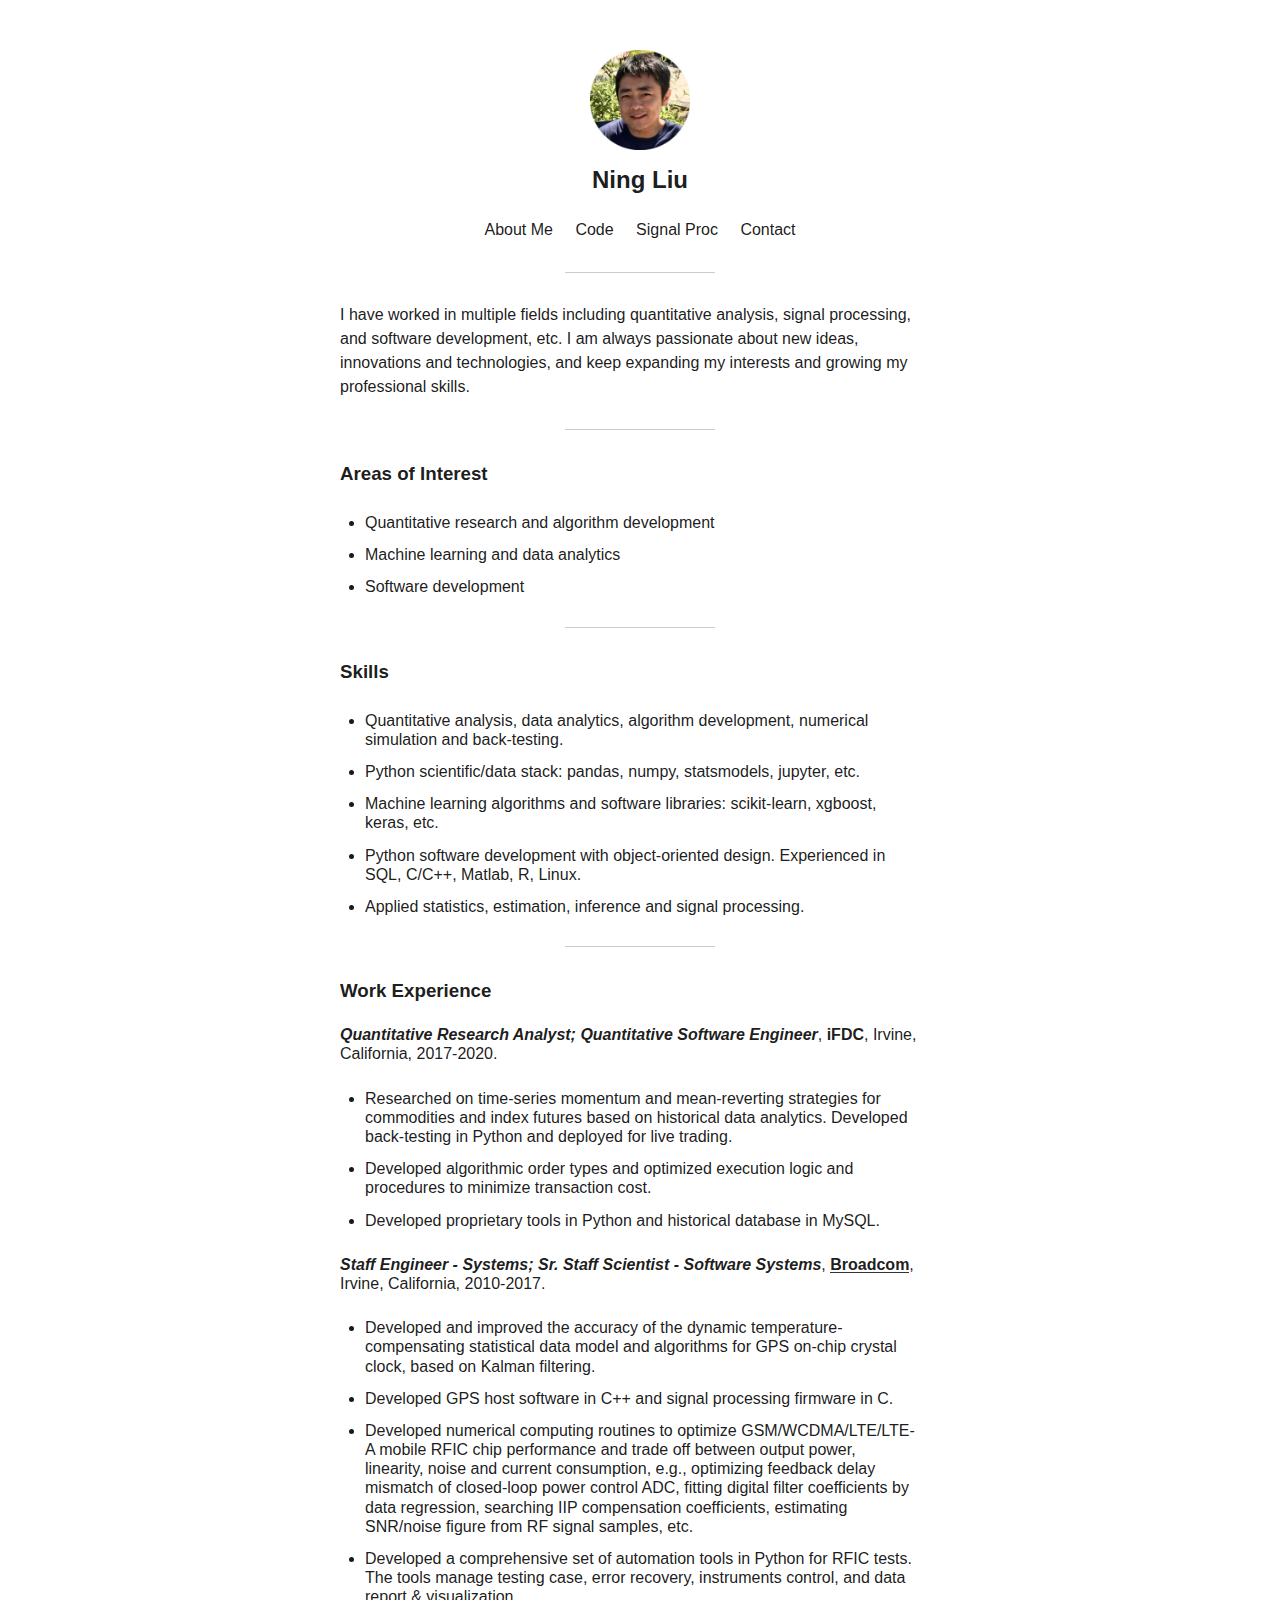
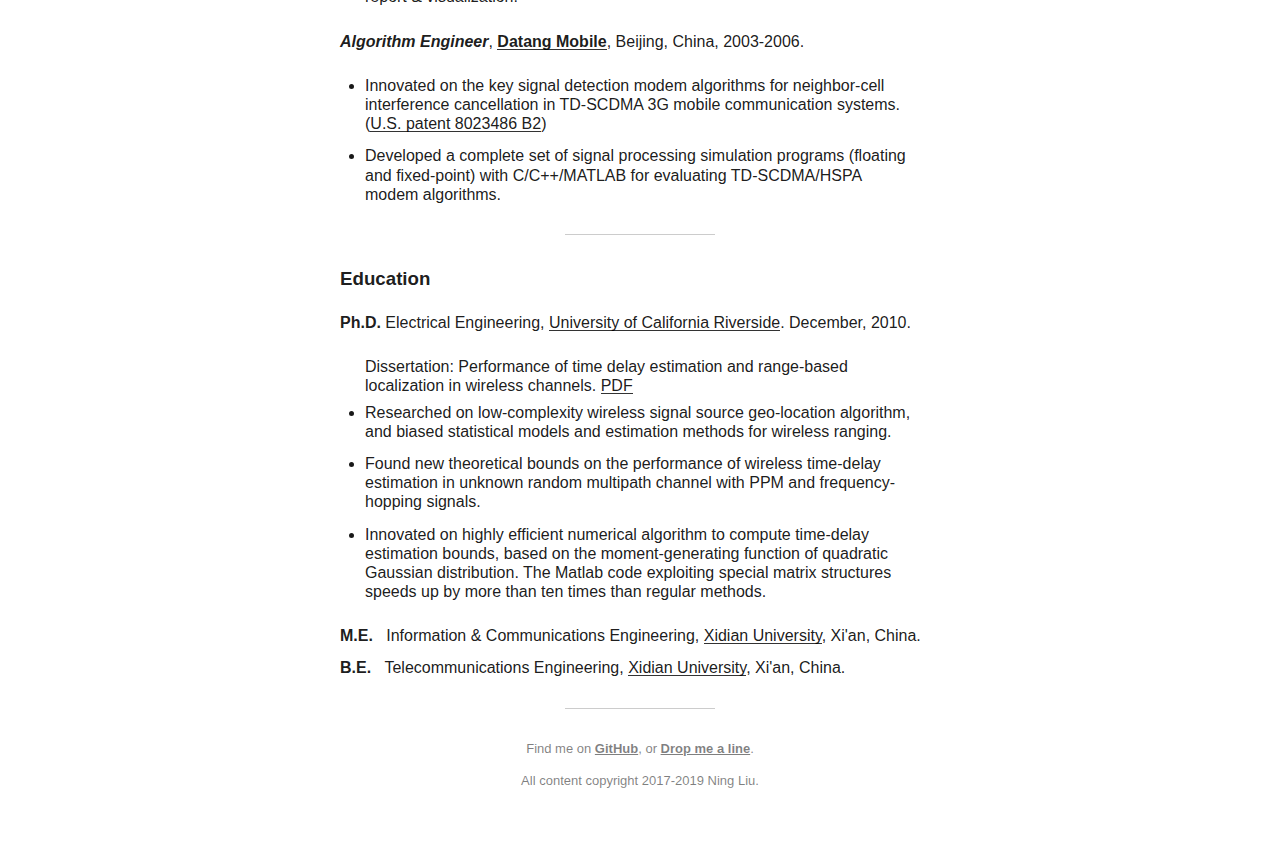
==== aboutme/index.html @ 331a3210 "Fix title line." ====
<!DOCTYPE HTML>
<html>
  <head>
    <meta charset="utf-8">
    <meta http-equiv="content-type" content="text/html; charset=utf-8" />
    <title>Ning Liu</title>
    <meta id="viewport" name="viewport" content="width=500" />
    <meta name="description" content="Ning Liu AboutMe Resume" />


    <link rel="stylesheet" href="../theme/css/normalize.css" type="text/css" />
    <link rel="stylesheet" href="../theme/css/base.css" type="text/css" />
    <link rel="stylesheet" href="../theme/css/code.css" type="text/css" />

    <link rel="icon" type="image/png" href="../theme/images/avatar.png" sizes="200x200">
    <link rel="icon" type="image/png" href="../theme/images/favicon.png" sizes="32x32">


  </head>
  <body>

    <div class="content">

      <header>
        <img src="../theme/images/avatar.jpg" alt="me">
        <h1><a href="../index.html">Ning Liu</a></h1>
        <ul>
          <li><a href="./index.html">About Me</a></li>
          <li><a href="../code/index.html">Code</a></li>
          <li><a href="../sigproc/index.html">Signal Proc</a></li>
          <li><a href="../index.html">Contact</a></li>
        </ul>
      </header>

      <section id="aboutme">
        I have worked in multiple fields including quantitative analysis, signal processing, and software development, etc. 
        I am always passionate about new ideas, innovations and technologies, and keep expanding my interests
        and growing my professional skills.
      </section>

      <!-- <section id="resume"> -->
      <!--   <h2>Download Resume:</h2> <a href="./Ning_Liu_Resume.pdf">Word</a>&nbsp;&nbsp;&nbsp;&nbsp;<a href="./Ning_Liu_Resume.pdf">PDF</a> -->
      <!-- </section> -->

      <section id="interest">
          <h3>Areas of Interest</h3>
          <ul style="list-style-type: disc; margin: 25px">
            <li>Quantitative research and algorithm development</li>
            <li>Machine learning and data analytics</li>
            <li>Software development</li>
          </ul>
      </section>


      <section id="devskills">
        <h3>Skills</h3>
        <ul style="list-style-type: disc; margin: 25px">
          <li>Quantitative analysis, data analytics, algorithm development, numerical simulation and back-testing.</li>
          <li>Python scientific/data stack: pandas, numpy, statsmodels, jupyter, etc.</li>
          <li>Machine learning algorithms and software libraries: scikit-learn, xgboost, keras, etc.</li>
          <li>Python software development with object-oriented design. Experienced in SQL, C/C++, Matlab, R, Linux.</li>
          <li>Applied statistics, estimation, inference and signal processing.</li>
        </ul>
      </section>


      <section id="experience">
        <h3>Work Experience</h3>
        <ul>

          <li><i><b>Quantitative Research Analyst; Quantitative Software Engineer</b></i>, <b>iFDC</b>, Irvine, California, 2017-2020. </li>
          <ul style="list-style-type: disc; margin: 25px">
            <li>Researched on time-series momentum and mean-reverting strategies for commodities and index futures based on historical data analytics. Developed back-testing in Python and deployed for live trading. </li>
            <li>Developed algorithmic order types and optimized execution logic and procedures to minimize transaction cost.</li>
            <li>Developed proprietary tools in Python and historical database in MySQL.</li>
          </ul>

          <li><i><b>Staff Engineer - Systems; Sr. Staff Scientist - Software Systems</b></i>, <a href="https://www.broadcom.com/" target="_blank"><b>Broadcom</b></a>, Irvine, California, 2010-2017.</li>
          <ul style="list-style-type: disc; margin: 25px">
            <li>Developed and improved the accuracy of the dynamic temperature-compensating statistical data model and algorithms for GPS on-chip crystal clock, based on Kalman filtering.</li>
            <li>Developed GPS host software in C++ and signal processing firmware in C.</li>
            <li>Developed numerical computing routines to optimize GSM/WCDMA/LTE/LTE-A mobile RFIC chip performance and trade off between output power, linearity, noise and current consumption, e.g., optimizing feedback delay mismatch of closed-loop power control ADC, fitting digital filter coefficients by data regression, searching IIP compensation coefficients, estimating SNR/noise figure from RF signal samples, etc.</li>
            <li>Developed a comprehensive set of automation tools in Python for RFIC tests. The tools manage testing case, error recovery, instruments control, and data report & visualization.</li>
          </ul>

          <li><i><b>Algorithm Engineer</b></i>, <a href="http://www.datangmobile.cn" target='_blank'><b>Datang Mobile</b></a>, Beijing, China, 2003-2006.</li>
          <ul style="list-style-type: disc; margin: 25px">
            <li>Innovated on the key signal detection modem algorithms for neighbor-cell interference cancellation in TD-SCDMA 3G mobile communication systems. (<a href="https://www.google.com/patents/US8023486" target="_blank">U.S. patent 8023486 B2</a>)</li>
            <li>Developed a complete set of signal processing simulation programs (floating and fixed-point) with C/C++/MATLAB for evaluating TD-SCDMA/HSPA modem algorithms.</li>
          </ul>

        </ul>
      </section>


      <section id="education">
        <h3>Education</h3>
        <ul>
          <li><strong>Ph.D.</strong> Electrical Engineering, <a href="http://www.ucr.edu/" target="_blank">University of California Riverside</a>. December, 2010.
          <ul style="list-style-type: disc; margin: 25px">
            Dissertation: Performance of time delay estimation and range-based localization in wireless channels. <a href="../sigproc/thesis.pdf" target="_blank">PDF</a>
            <li>Researched on low-complexity wireless signal source geo-location algorithm, and biased statistical models and estimation methods for wireless ranging.</li>
            <li>Found new theoretical bounds on the performance of wireless time-delay estimation in unknown random multipath channel with PPM and frequency-hopping signals.</li>
            <li>Innovated on highly efficient numerical algorithm to compute time-delay estimation bounds, based on the moment-generating function of quadratic Gaussian distribution. The Matlab code exploiting special matrix structures speeds up by more than ten times than regular methods.</li>
          </ul>
          </li>
          <li><strong>M.E.</strong> &nbsp;&nbsp;Information & Communications Engineering, <a href="http://en.xidian.edu.cn" target="_blank">Xidian University</a>, Xi'an, China.</li>
          <li><strong>B.E.</strong> &nbsp;&nbsp;Telecommunications Engineering, <a href="http://en.xidian.edu.cn" target="_blank">Xidian University</a>, Xi'an, China.</li>
        </ul>
      </section>


      <footer>
        <p>
          Find me on <a href="https://github.com/0liu" target="_blank">GitHub</a>,
          or <a href="mailto:ning@ningliu.net">Drop me a line</a>.
        </p>
        <p>
          All content copyright 2017-2019 Ning Liu.
        </p>
      </footer>

    </div>

    <script></script>
  </body>
</html>
---- theme/css/base.css ----
html, body {
    font-family: "Helvetica Neue", Helvetica, Arial, sans-serif;
    font-size: 16px;
    font-weight: normal;
    -webkit-font-smoothing: antialiased;
    line-height: 1.5;

    color: rgba(0, 0, 0, 0.9);
}

a {
    text-decoration: none;
    background: transparent;
    background-size: 2px 2px;
    background-position: 0 15px;
    background-image: linear-gradient(to bottom, rgba(0,0,0,0) 75%, rgba(0,0,0,0.8) 75%);
    background-repeat: repeat-x;
    color: inherit;
}

small {
    font-size: 13px;
    line-height: 1.2;
}

small a {
    background-position: 0 12px;
}

ul {
    list-style: none;
    margin: 20px 0;
    padding: 0;
}

li {
    margin: 7px 0 13px;
    line-height: 1.2;
}

h2 {
    display: inline;
    font-size: 16px;
    font-weight: bold;
    line-height: 1.5;
    margin: 0 10px 0 0;
}

.content {
    width: 600px;
    margin: 0 auto;
}

header {
    text-align: center;
    margin: 50px 0 0;
}

header img {
    width: 100px;
    height: 100px;
    margin: 0 0 5px;
}

header h1 {
    margin: 0;
    padding: 0;
    font-size: 24px;
    font-weight: bold;
}

header li {
    display: inline;
    padding: 0 9px;
    margin: 0;
}

header:after,
section:after {
    content: '';
    display: block;
    width: 150px;
    border-top: 1px solid rgba(0, 0, 0, 0.2);
    margin: 30px auto;
    padding: 0;
}

footer {
    text-align: center;
    font-size: 13px;
    color: rgba(0, 0, 0, 0.5);
    margin: 0 0 50px;
}

header a,
footer a {
    background: none;
    transition: 0.2s;
}

header a:hover,
footer a:hover {
    color: rgba(70, 130, 180, 0.9);
}

footer a {
    font-weight: bold;
    text-decoration: underline;
}
---- theme/css/code.css ----
@import url(https://fonts.googleapis.com/css?family=Inconsolata:400,700);

pre, code {
    font-family: "Inconsolata", monospace;
}

pre {
    line-height: 15px;
    font-size: 14px;
    margin: 0;
    margin-bottom: 30px;
}


.highlight, .highlight-ipynb {
    padding: 0 0 0 13px;
    border-left: 2px solid #eee;
}

.hll {
    background-color:#eee;
}
.c {
    color:#408090;
    font-style:italic;
}
.err {
    border:1px solid #FF0000;
}
.k {
    color:#007020;
    font-weight:bold;
}
.o {
    color:#666666;
}
.cm {
    color:#408090;
    font-style:italic;
}
.cp {
    color:#007020;
}
.c1 {
    color:#408090;
    font-style:italic;
}
.cs {
    background-color:#FFF0F0;
    color:#408090;
}
.gd {
    color:#A00000;
}
.ge {
    font-style:italic;
}
.gr {
    color:#FF0000;
}
.gh {
    color:#000080;
    font-weight:bold;
}
.gi {
    color:#00A000;
}
.go {
    color:#303030;
}
.gp {
    color:#C65D09;
    font-weight:bold;
}
.gs {
    font-weight:bold;
}
.gu {
    color:#800080;
    font-weight:bold;
}
.gt {
    color:#0040D0;
}
.kc {
    color:#007020;
    font-weight:bold;
}
.kd {
    color:#007020;
    font-weight:bold;
}
.kn {
    color:#007020;
    font-weight:bold;
}
.kp {
    color:#007020;
}
.kr {
    color:#007020;
    font-weight:bold;
}
.kt {
    color:#902000;
}
.m {
    color:#208050;
}
.s {
    color:#4070A0;
}
.na {
    color:#4070A0;
}
.nb {
    color:#007020;
}
.nc {
    color:#0E84B5;
    font-weight:bold;
}
.no {
    color:#60ADD5;
}
.nd {
    color:#555555;
    font-weight:bold;
}
.ni {
    color:#D55537;
    font-weight:bold;
}
.ne {
    color:#007020;
}
.nf {
    color:#06287E;
}
.nl {
    color:#002070;
    font-weight:bold;
}
.nn {
    color:#0E84B5;
    font-weight:bold;
}
.nt {
    color:#062873;
    font-weight:bold;
}
.nv {
    color:#BB60D5;
}
.ow {
    color:#007020;
    font-weight:bold;
}
.w {
    color:#BBBBBB;
}
.mf {
    color:#208050;
}
.mh {
    color:#208050;
}
/* .mi { */
/*     color:#208050; */
/* } */
/* .mo { */
/*     color:#208050; */
/* } */
.sb {
    color:#4070A0;
}
.sc {
    color:#4070A0;
}
.sd {
    color:#4070A0;
    font-style:italic;
}
.s2 {
    color:#4070A0;
}
.se {
    color:#4070A0;
    font-weight:bold;
}
.sh {
    color:#4070A0;
}
.si {
    color:#70A0D0;
    font-style:italic;
}
.sx {
    color:#C65D09;
}
.sr {
    color:#235388;
}
.s1 {
    color:#4070A0;
}
.ss {
    color:#517918;
}
.bp {
    color:#007020;
}
.vc {
    color:#BB60D5;
}
.vg {
    color:#BB60D5;
}
.vi {
    color:#BB60D5;
}
.il {
    color:#208050;
}
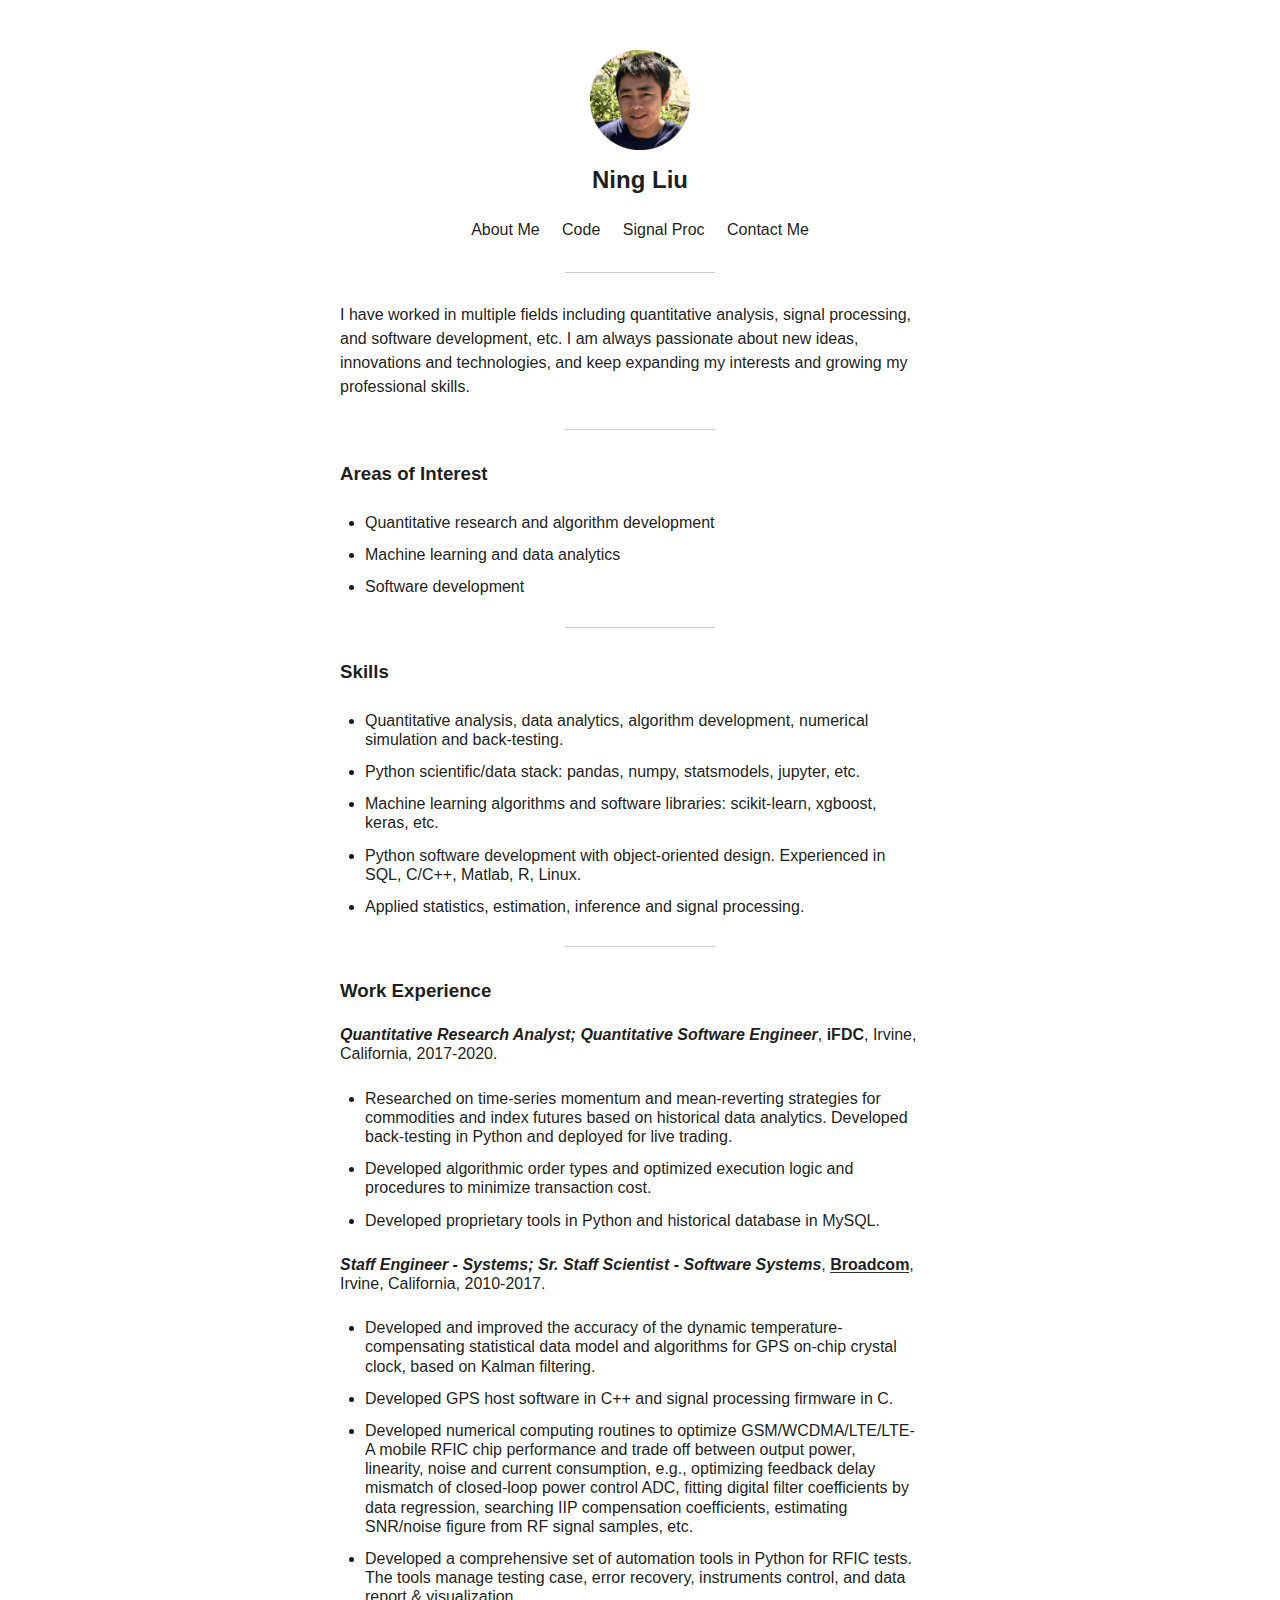
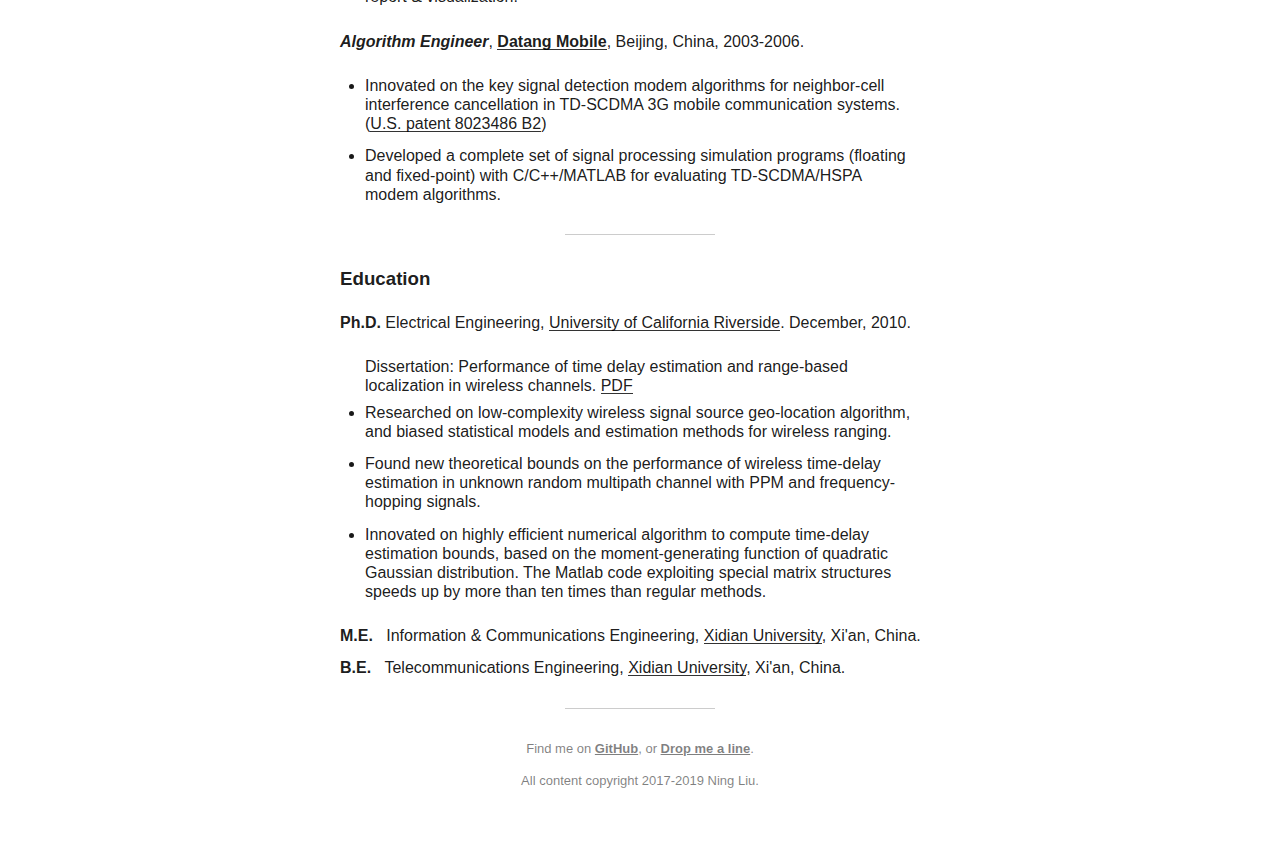
==== commit 010b1e67: "Update title line." ====
--- a/aboutme/index.html
+++ b/aboutme/index.html
@@ -28,7 +28,7 @@
           <li><a href="./index.html">About Me</a></li>
           <li><a href="../code/index.html">Code</a></li>
           <li><a href="../sigproc/index.html">Signal Proc</a></li>
-          <li><a href="../index.html">Contact</a></li>
+          <li><a href="../index.html">Contact Me</a></li>
         </ul>
       </header>
 
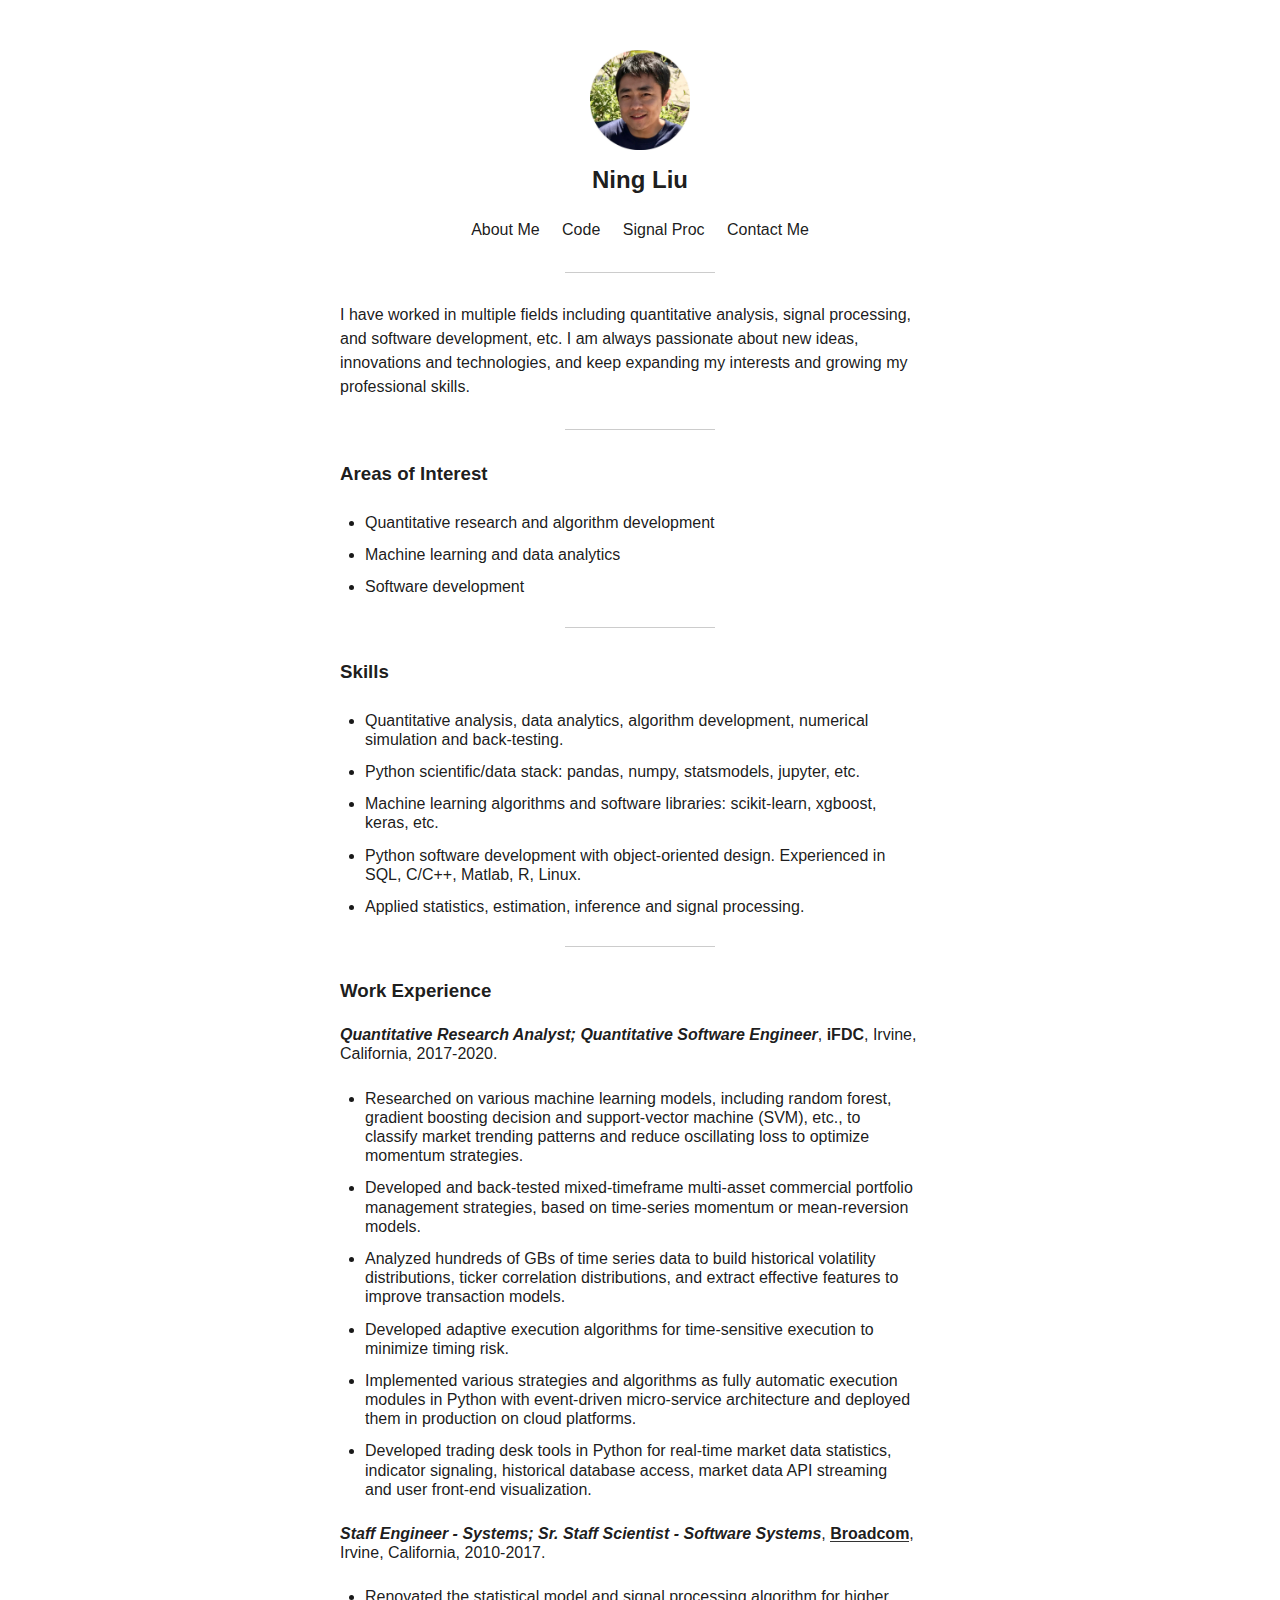
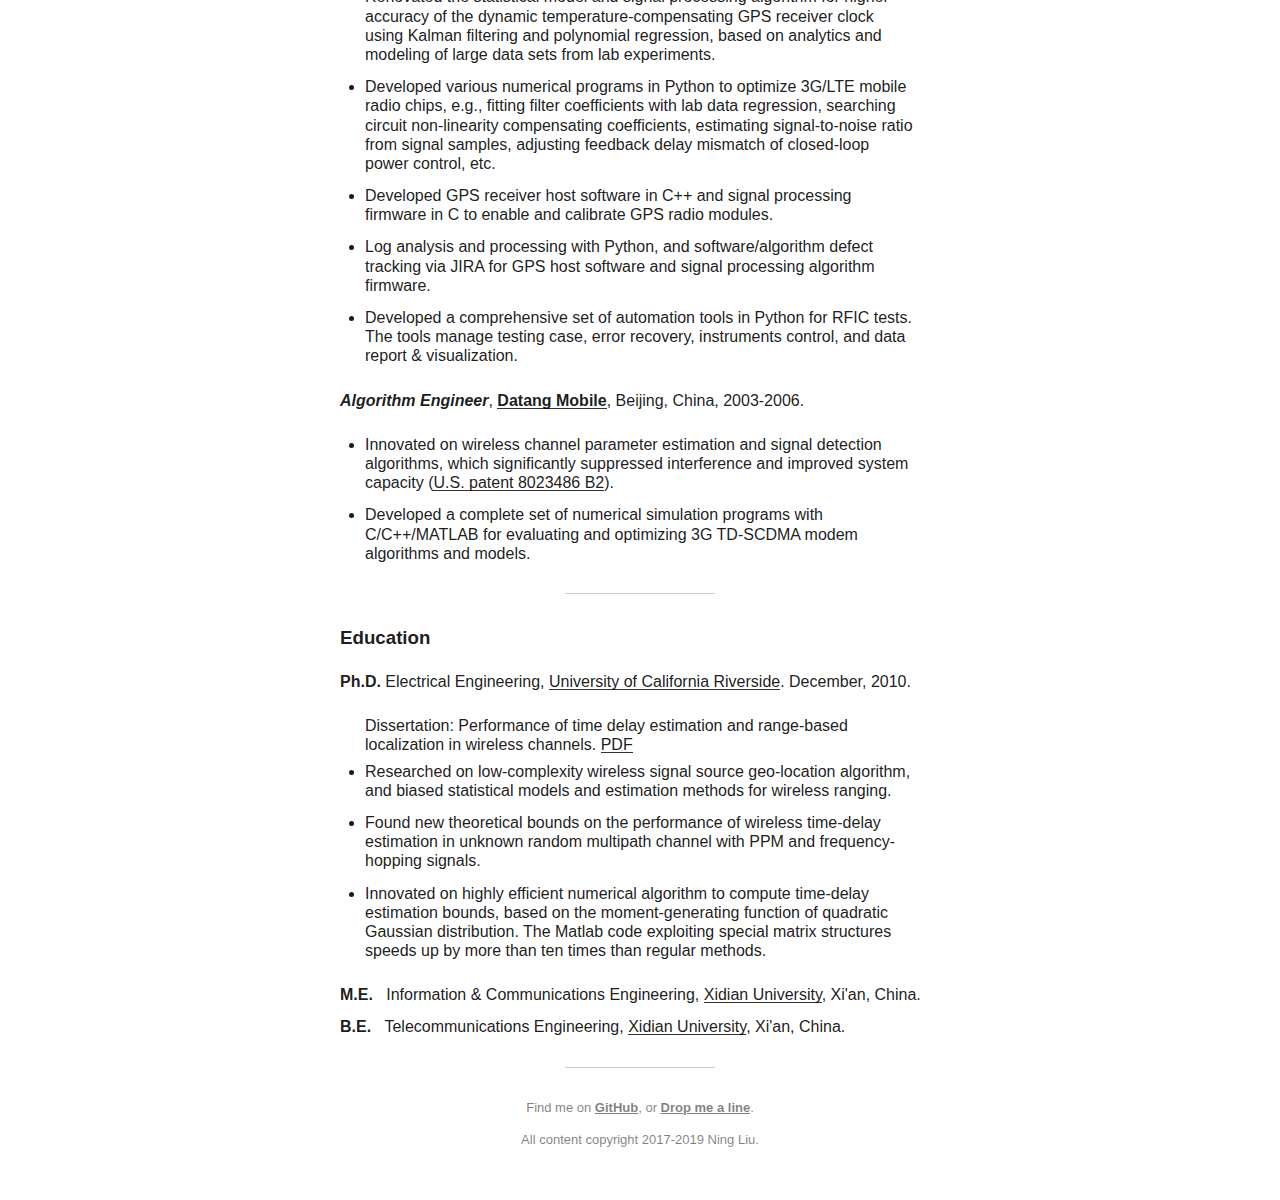
==== commit 0196a692: "Update resume." ====
--- a/aboutme/index.html
+++ b/aboutme/index.html
@@ -27,7 +27,7 @@
         <ul>
           <li><a href="./index.html">About Me</a></li>
           <li><a href="../code/index.html">Code</a></li>
-          <li><a href="../sigproc/index.html">Signal Proc</a></li>
+          <li><a href="../research/index.html">Signal Proc</a></li>
           <li><a href="../index.html">Contact Me</a></li>
         </ul>
       </header>
@@ -70,23 +70,27 @@
 
           <li><i><b>Quantitative Research Analyst; Quantitative Software Engineer</b></i>, <b>iFDC</b>, Irvine, California, 2017-2020. </li>
           <ul style="list-style-type: disc; margin: 25px">
-            <li>Researched on time-series momentum and mean-reverting strategies for commodities and index futures based on historical data analytics. Developed back-testing in Python and deployed for live trading. </li>
-            <li>Developed algorithmic order types and optimized execution logic and procedures to minimize transaction cost.</li>
-            <li>Developed proprietary tools in Python and historical database in MySQL.</li>
+            <li>Researched on various machine learning models, including random forest, gradient boosting decision and support-vector machine (SVM), etc., to classify market trending patterns and reduce oscillating loss to optimize momentum strategies.</li>
+            <li>Developed and back-tested mixed-timeframe multi-asset commercial portfolio management strategies, based on time-series momentum or mean-reversion models.</li>
+            <li>Analyzed hundreds of GBs of time series data to build historical volatility distributions, ticker correlation distributions, and extract effective features to improve transaction models.</li>
+            <li>Developed adaptive execution algorithms for time-sensitive execution to minimize timing risk.</li>
+            <li>Implemented various strategies and algorithms as fully automatic execution modules in Python with event-driven micro-service architecture and deployed them in production on cloud platforms.</li>
+            <li>Developed trading desk tools in Python for real-time market data statistics, indicator signaling, historical database access, market data API streaming and user front-end visualization.</li>
           </ul>
 
           <li><i><b>Staff Engineer - Systems; Sr. Staff Scientist - Software Systems</b></i>, <a href="https://www.broadcom.com/" target="_blank"><b>Broadcom</b></a>, Irvine, California, 2010-2017.</li>
           <ul style="list-style-type: disc; margin: 25px">
-            <li>Developed and improved the accuracy of the dynamic temperature-compensating statistical data model and algorithms for GPS on-chip crystal clock, based on Kalman filtering.</li>
-            <li>Developed GPS host software in C++ and signal processing firmware in C.</li>
-            <li>Developed numerical computing routines to optimize GSM/WCDMA/LTE/LTE-A mobile RFIC chip performance and trade off between output power, linearity, noise and current consumption, e.g., optimizing feedback delay mismatch of closed-loop power control ADC, fitting digital filter coefficients by data regression, searching IIP compensation coefficients, estimating SNR/noise figure from RF signal samples, etc.</li>
+            <li>Renovated the statistical model and signal processing algorithm for higher accuracy of the dynamic temperature-compensating GPS receiver clock using Kalman filtering and polynomial regression, based on analytics and modeling of large data sets from lab experiments.</li>
+            <li>Developed various numerical programs in Python to optimize 3G/LTE mobile radio chips, e.g., fitting filter coefficients with lab data regression, searching circuit non-linearity compensating coefficients, estimating signal-to-noise ratio from signal samples, adjusting feedback delay mismatch of closed-loop power control, etc.</li>
+            <li>Developed GPS receiver host software in C++ and signal processing firmware in C to enable and calibrate GPS radio modules.</li>
+            <li>Log analysis and processing with Python, and software/algorithm defect tracking via JIRA for GPS host software and signal processing algorithm firmware.</li>
             <li>Developed a comprehensive set of automation tools in Python for RFIC tests. The tools manage testing case, error recovery, instruments control, and data report & visualization.</li>
           </ul>
 
           <li><i><b>Algorithm Engineer</b></i>, <a href="http://www.datangmobile.cn" target='_blank'><b>Datang Mobile</b></a>, Beijing, China, 2003-2006.</li>
           <ul style="list-style-type: disc; margin: 25px">
-            <li>Innovated on the key signal detection modem algorithms for neighbor-cell interference cancellation in TD-SCDMA 3G mobile communication systems. (<a href="https://www.google.com/patents/US8023486" target="_blank">U.S. patent 8023486 B2</a>)</li>
-            <li>Developed a complete set of signal processing simulation programs (floating and fixed-point) with C/C++/MATLAB for evaluating TD-SCDMA/HSPA modem algorithms.</li>
+            <li>Innovated on wireless channel parameter estimation and signal detection algorithms, which significantly suppressed interference and improved system capacity (<a href="https://www.google.com/patents/US8023486" target="_blank">U.S. patent 8023486 B2</a>).</li>
+            <li>Developed a complete set of numerical simulation programs with C/C++/MATLAB for evaluating and optimizing 3G TD-SCDMA modem algorithms and models.</li>
           </ul>
 
         </ul>
@@ -98,7 +102,7 @@
         <ul>
           <li><strong>Ph.D.</strong> Electrical Engineering, <a href="http://www.ucr.edu/" target="_blank">University of California Riverside</a>. December, 2010.
           <ul style="list-style-type: disc; margin: 25px">
-            Dissertation: Performance of time delay estimation and range-based localization in wireless channels. <a href="../sigproc/thesis.pdf" target="_blank">PDF</a>
+            Dissertation: Performance of time delay estimation and range-based localization in wireless channels. <a href="../research/thesis.pdf" target="_blank">PDF</a>
             <li>Researched on low-complexity wireless signal source geo-location algorithm, and biased statistical models and estimation methods for wireless ranging.</li>
             <li>Found new theoretical bounds on the performance of wireless time-delay estimation in unknown random multipath channel with PPM and frequency-hopping signals.</li>
             <li>Innovated on highly efficient numerical algorithm to compute time-delay estimation bounds, based on the moment-generating function of quadratic Gaussian distribution. The Matlab code exploiting special matrix structures speeds up by more than ten times than regular methods.</li>
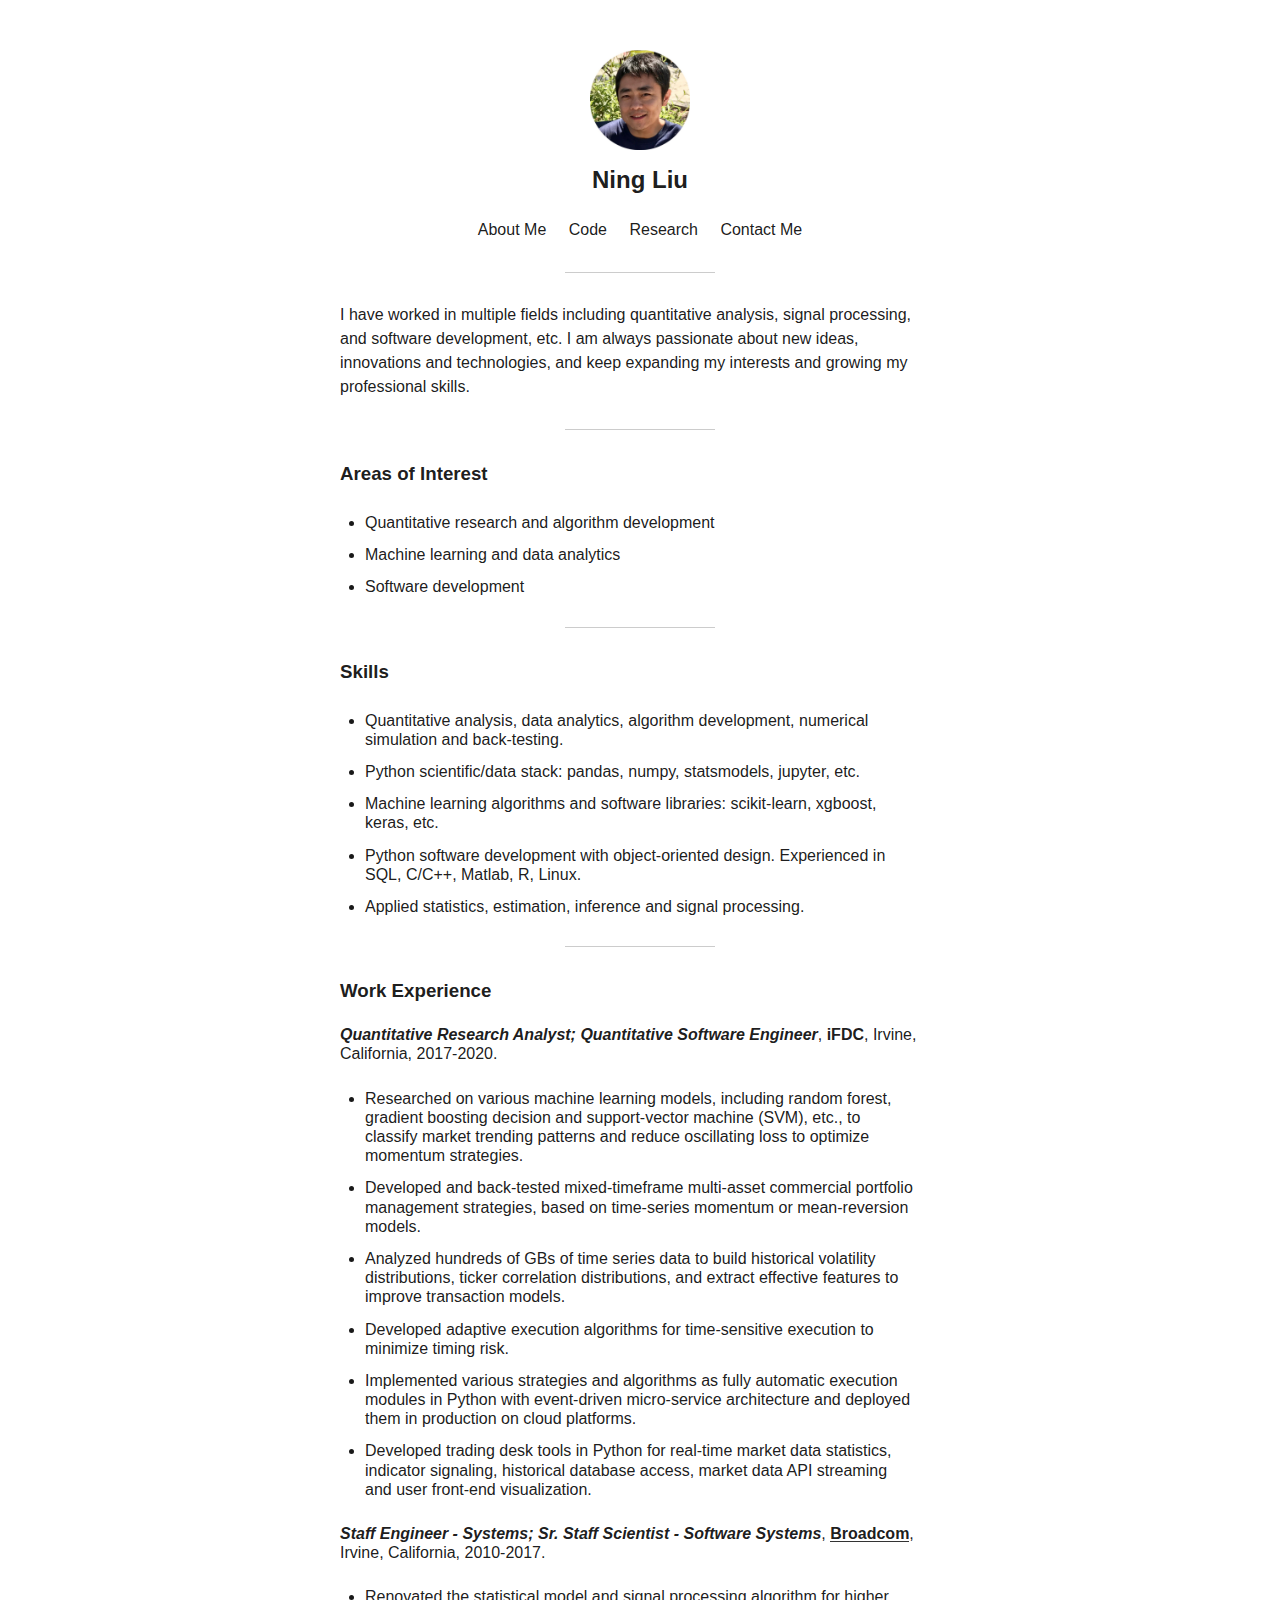
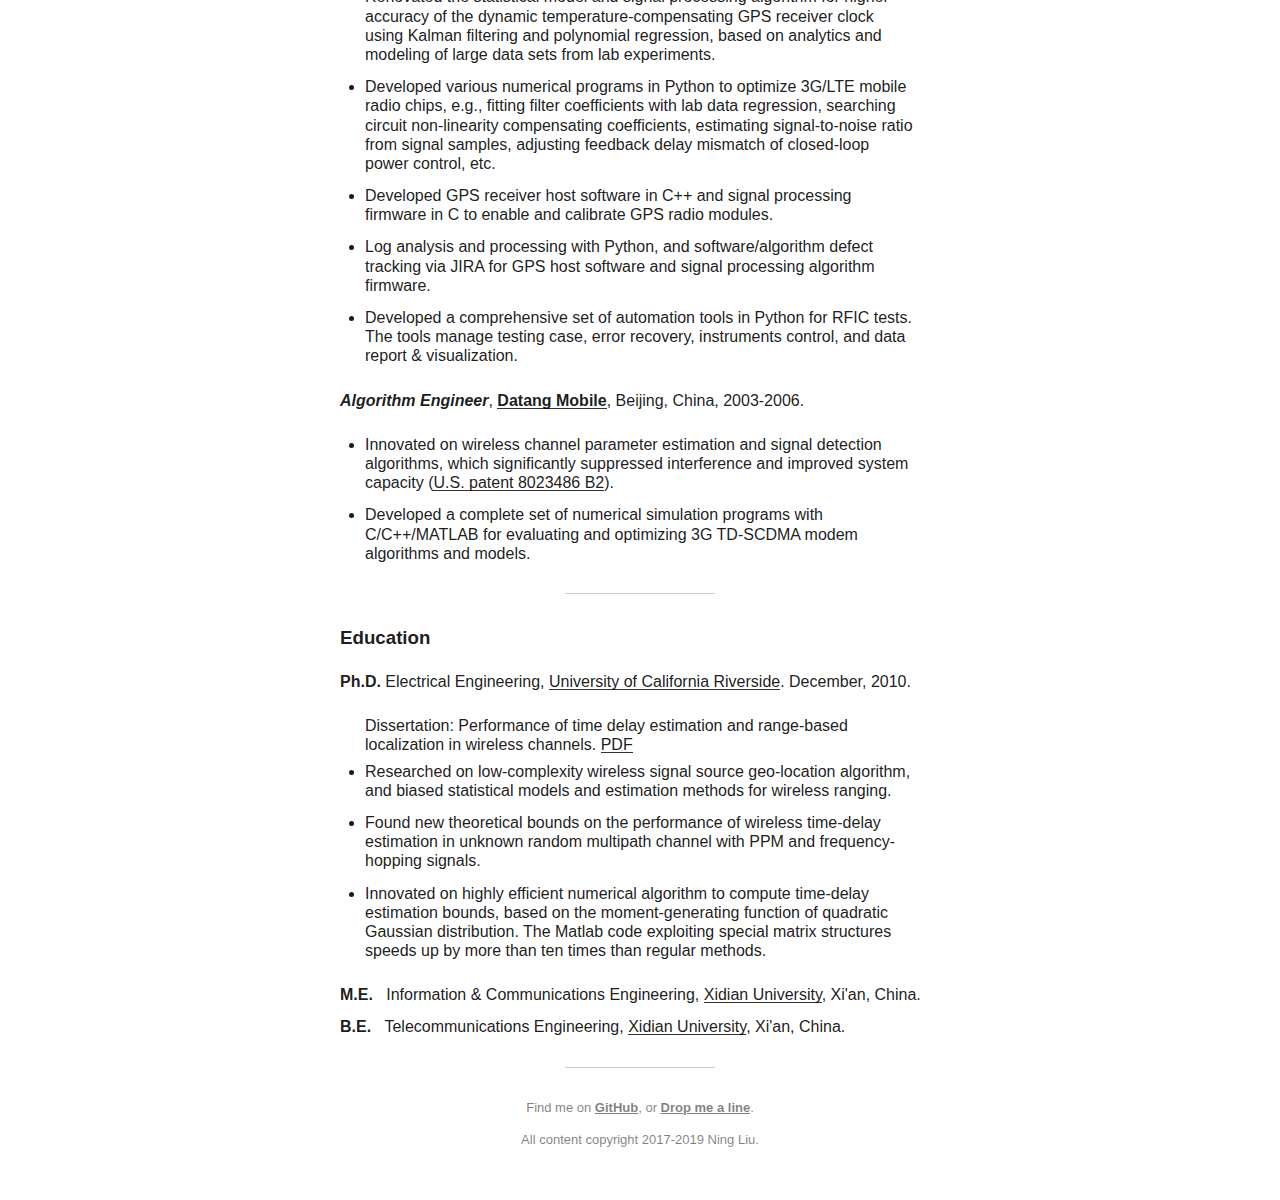
==== commit d55bc2e1: "Change page names." ====
--- a/aboutme/index.html
+++ b/aboutme/index.html
@@ -27,7 +27,7 @@
         <ul>
           <li><a href="./index.html">About Me</a></li>
           <li><a href="../code/index.html">Code</a></li>
-          <li><a href="../research/index.html">Signal Proc</a></li>
+          <li><a href="../research/index.html">Research</a></li>
           <li><a href="../index.html">Contact Me</a></li>
         </ul>
       </header>
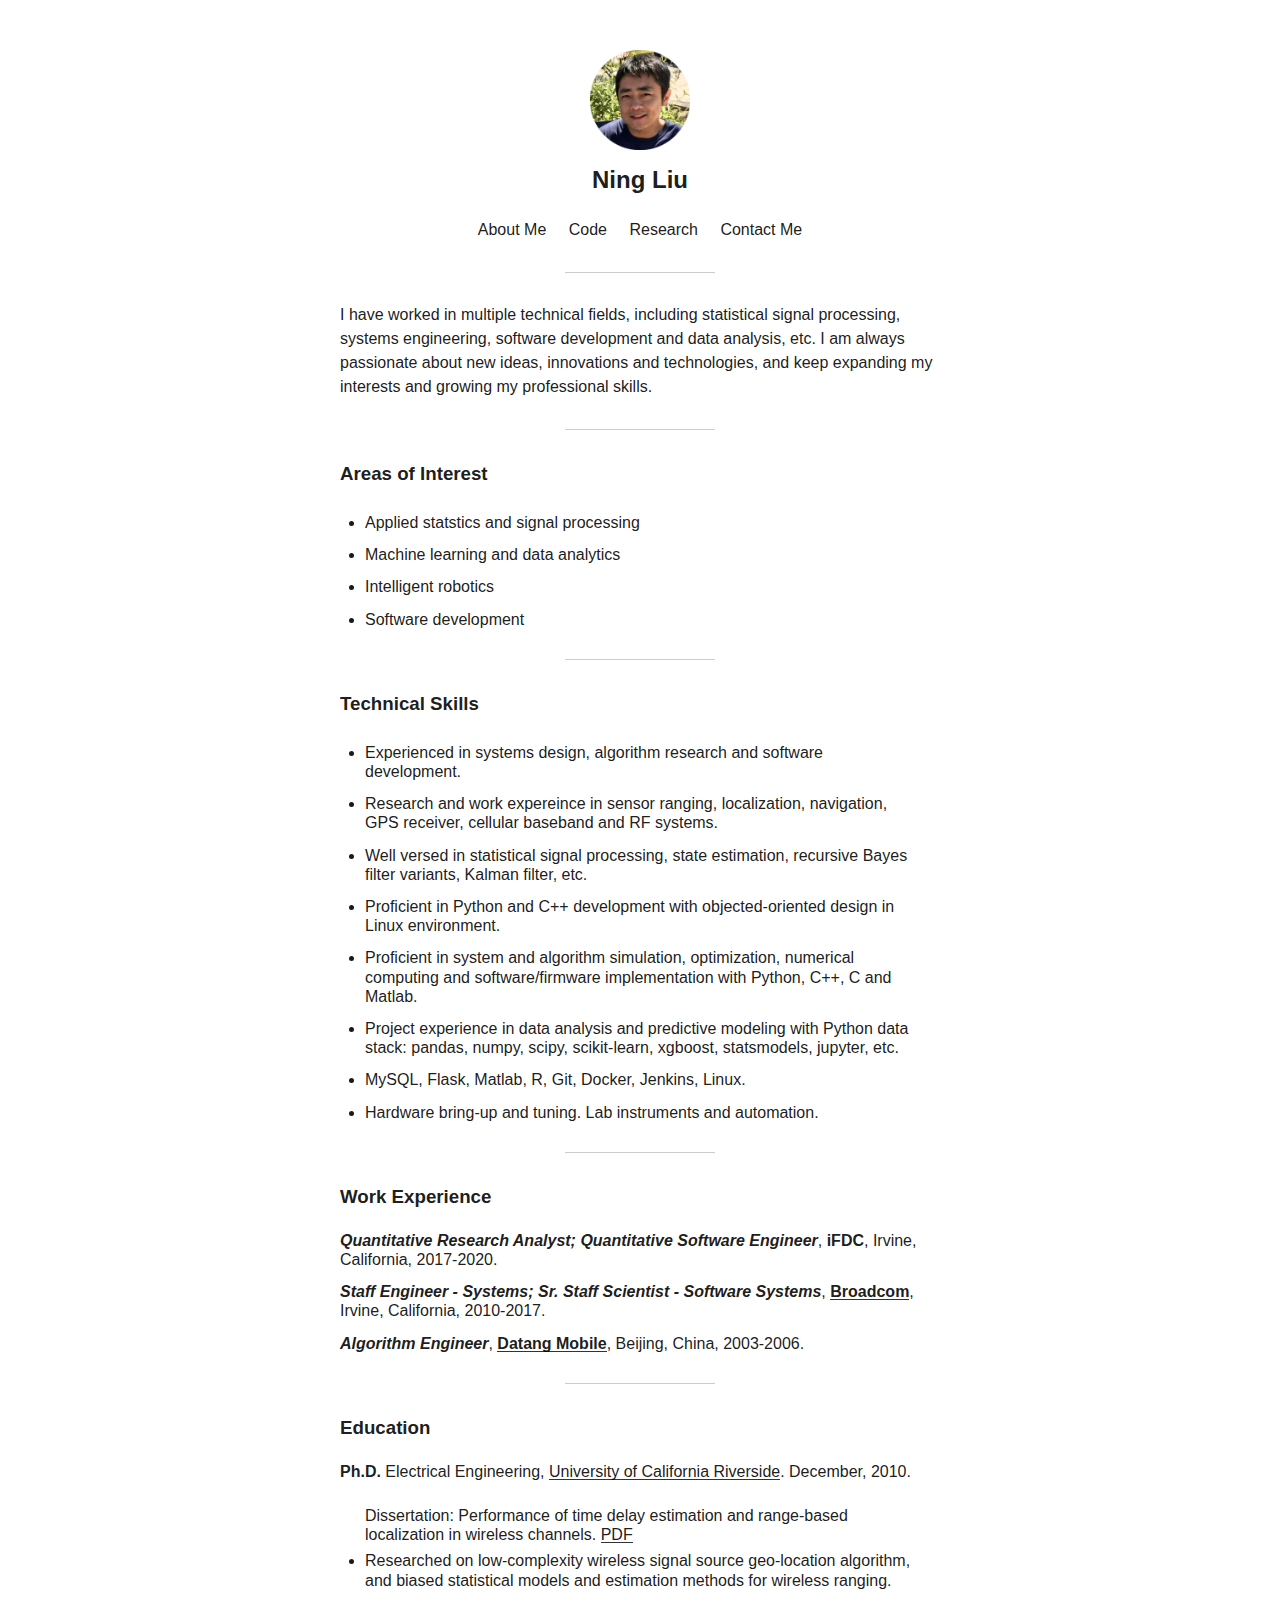
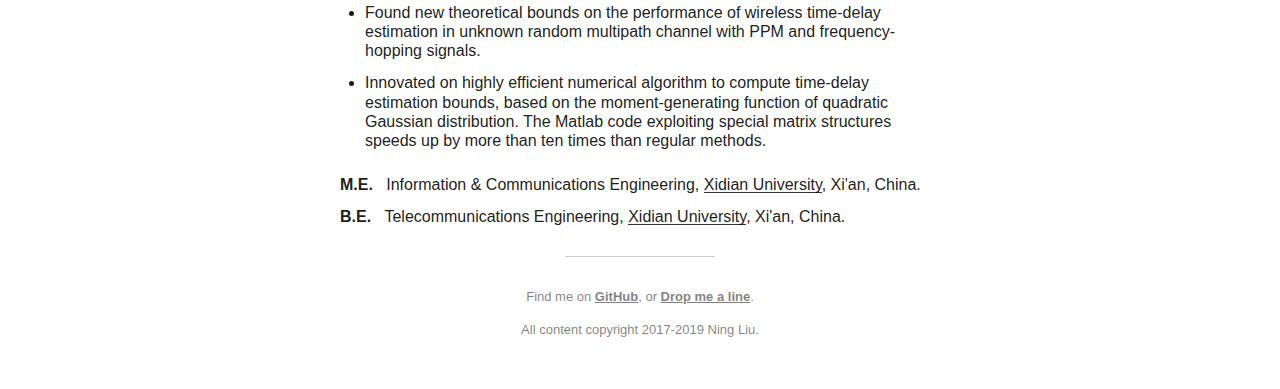
==== commit d6cdd118: "Update about me." ====
--- a/aboutme/index.html
+++ b/aboutme/index.html
@@ -33,9 +33,8 @@
       </header>
 
       <section id="aboutme">
-        I have worked in multiple fields including quantitative analysis, signal processing, and software development, etc. 
-        I am always passionate about new ideas, innovations and technologies, and keep expanding my interests
-        and growing my professional skills.
+        I have worked in multiple technical fields, including statistical signal processing, systems engineering, software development and data analysis, etc. 
+        I am always passionate about new ideas, innovations and technologies, and keep expanding my interests and growing my professional skills.
       </section>
 
       <!-- <section id="resume"> -->
@@ -45,21 +44,25 @@
       <section id="interest">
           <h3>Areas of Interest</h3>
           <ul style="list-style-type: disc; margin: 25px">
-            <li>Quantitative research and algorithm development</li>
+            <li>Applied statstics and signal processing</li>
             <li>Machine learning and data analytics</li>
+            <li>Intelligent robotics</li>
             <li>Software development</li>
           </ul>
       </section>
 
 
       <section id="devskills">
-        <h3>Skills</h3>
+        <h3>Technical Skills</h3>
         <ul style="list-style-type: disc; margin: 25px">
-          <li>Quantitative analysis, data analytics, algorithm development, numerical simulation and back-testing.</li>
-          <li>Python scientific/data stack: pandas, numpy, statsmodels, jupyter, etc.</li>
-          <li>Machine learning algorithms and software libraries: scikit-learn, xgboost, keras, etc.</li>
-          <li>Python software development with object-oriented design. Experienced in SQL, C/C++, Matlab, R, Linux.</li>
-          <li>Applied statistics, estimation, inference and signal processing.</li>
+          <li>Experienced in systems design, algorithm research and software development.</li>
+          <li>Research and work expereince in sensor ranging, localization, navigation, GPS receiver, cellular baseband and RF systems.</li>
+          <li>Well versed in statistical signal processing, state estimation, recursive Bayes filter variants, Kalman filter, etc.</li>
+          <li>Proficient in Python and C++ development with objected-oriented design in Linux environment.</li>
+          <li>Proficient in system and algorithm simulation, optimization, numerical computing and software/firmware implementation with Python, C++, C and Matlab.</li>
+          <li>Project experience in data analysis and predictive modeling with Python data stack: pandas, numpy, scipy, scikit-learn, xgboost, statsmodels, jupyter, etc.</li>
+          <li>MySQL, Flask, Matlab, R, Git, Docker, Jenkins, Linux.</li>
+          <li>Hardware bring-up and tuning. Lab instruments and automation.</li>
         </ul>
       </section>
 
@@ -69,29 +72,29 @@
         <ul>
 
           <li><i><b>Quantitative Research Analyst; Quantitative Software Engineer</b></i>, <b>iFDC</b>, Irvine, California, 2017-2020. </li>
-          <ul style="list-style-type: disc; margin: 25px">
-            <li>Researched on various machine learning models, including random forest, gradient boosting decision and support-vector machine (SVM), etc., to classify market trending patterns and reduce oscillating loss to optimize momentum strategies.</li>
-            <li>Developed and back-tested mixed-timeframe multi-asset commercial portfolio management strategies, based on time-series momentum or mean-reversion models.</li>
-            <li>Analyzed hundreds of GBs of time series data to build historical volatility distributions, ticker correlation distributions, and extract effective features to improve transaction models.</li>
-            <li>Developed adaptive execution algorithms for time-sensitive execution to minimize timing risk.</li>
-            <li>Implemented various strategies and algorithms as fully automatic execution modules in Python with event-driven micro-service architecture and deployed them in production on cloud platforms.</li>
-            <li>Developed trading desk tools in Python for real-time market data statistics, indicator signaling, historical database access, market data API streaming and user front-end visualization.</li>
-          </ul>
+          <!-- <ul style="list-style-type: disc; margin: 25px"> -->
+          <!--   <li>Researched on various machine learning models, including random forest, gradient boosting decision and support-vector machine (SVM), etc., to classify market trending patterns and reduce oscillating loss to optimize momentum strategies.</li> -->
+          <!--   <li>Developed and back-tested mixed-timeframe multi-asset commercial portfolio management strategies, based on time-series momentum or mean-reversion models.</li> -->
+          <!--   <li>Analyzed hundreds of GBs of time series data to build historical volatility distributions, ticker correlation distributions, and extract effective features to improve transaction models.</li> -->
+          <!--   <li>Developed adaptive execution algorithms for time-sensitive execution to minimize timing risk.</li> -->
+          <!--   <li>Implemented various strategies and algorithms as fully automatic execution modules in Python with event-driven micro-service architecture and deployed them in production on cloud platforms.</li> -->
+          <!--   <li>Developed trading desk tools in Python for real-time market data statistics, indicator signaling, historical database access, market data API streaming and user front-end visualization.</li> -->
+          <!-- </ul> -->
 
           <li><i><b>Staff Engineer - Systems; Sr. Staff Scientist - Software Systems</b></i>, <a href="https://www.broadcom.com/" target="_blank"><b>Broadcom</b></a>, Irvine, California, 2010-2017.</li>
-          <ul style="list-style-type: disc; margin: 25px">
-            <li>Renovated the statistical model and signal processing algorithm for higher accuracy of the dynamic temperature-compensating GPS receiver clock using Kalman filtering and polynomial regression, based on analytics and modeling of large data sets from lab experiments.</li>
-            <li>Developed various numerical programs in Python to optimize 3G/LTE mobile radio chips, e.g., fitting filter coefficients with lab data regression, searching circuit non-linearity compensating coefficients, estimating signal-to-noise ratio from signal samples, adjusting feedback delay mismatch of closed-loop power control, etc.</li>
-            <li>Developed GPS receiver host software in C++ and signal processing firmware in C to enable and calibrate GPS radio modules.</li>
-            <li>Log analysis and processing with Python, and software/algorithm defect tracking via JIRA for GPS host software and signal processing algorithm firmware.</li>
-            <li>Developed a comprehensive set of automation tools in Python for RFIC tests. The tools manage testing case, error recovery, instruments control, and data report & visualization.</li>
-          </ul>
+          <!-- <ul style="list-style-type: disc; margin: 25px"> -->
+          <!--   <li>Renovated the statistical model and signal processing algorithm for higher accuracy of the dynamic temperature-compensating GPS receiver clock using Kalman filtering and polynomial regression, based on analytics and modeling of large data sets from lab experiments.</li> -->
+          <!--   <li>Developed various numerical programs in Python to optimize 3G/LTE mobile radio chips, e.g., fitting filter coefficients with lab data regression, searching circuit non-linearity compensating coefficients, estimating signal-to-noise ratio from signal samples, adjusting feedback delay mismatch of closed-loop power control, etc.</li> -->
+          <!--   <li>Developed GPS receiver host software in C++ and signal processing firmware in C to enable and calibrate GPS radio modules.</li> -->
+          <!--   <li>Log analysis and processing with Python, and software/algorithm defect tracking via JIRA for GPS host software and signal processing algorithm firmware.</li> -->
+          <!--   <li>Developed a comprehensive set of automation tools in Python for RFIC tests. The tools manage testing case, error recovery, instruments control, and data report & visualization.</li> -->
+          <!-- </ul> -->
 
           <li><i><b>Algorithm Engineer</b></i>, <a href="http://www.datangmobile.cn" target='_blank'><b>Datang Mobile</b></a>, Beijing, China, 2003-2006.</li>
-          <ul style="list-style-type: disc; margin: 25px">
-            <li>Innovated on wireless channel parameter estimation and signal detection algorithms, which significantly suppressed interference and improved system capacity (<a href="https://www.google.com/patents/US8023486" target="_blank">U.S. patent 8023486 B2</a>).</li>
-            <li>Developed a complete set of numerical simulation programs with C/C++/MATLAB for evaluating and optimizing 3G TD-SCDMA modem algorithms and models.</li>
-          </ul>
+          <!-- <ul style="list-style-type: disc; margin: 25px"> -->
+          <!--   <li>Innovated on wireless channel parameter estimation and signal detection algorithms, which significantly suppressed interference and improved system capacity (<a href="https://www.google.com/patents/US8023486" target="_blank">U.S. patent 8023486 B2</a>).</li> -->
+          <!--   <li>Developed a complete set of numerical simulation programs with C/C++/MATLAB for evaluating and optimizing 3G TD-SCDMA modem algorithms and models.</li> -->
+          <!-- </ul> -->
 
         </ul>
       </section>
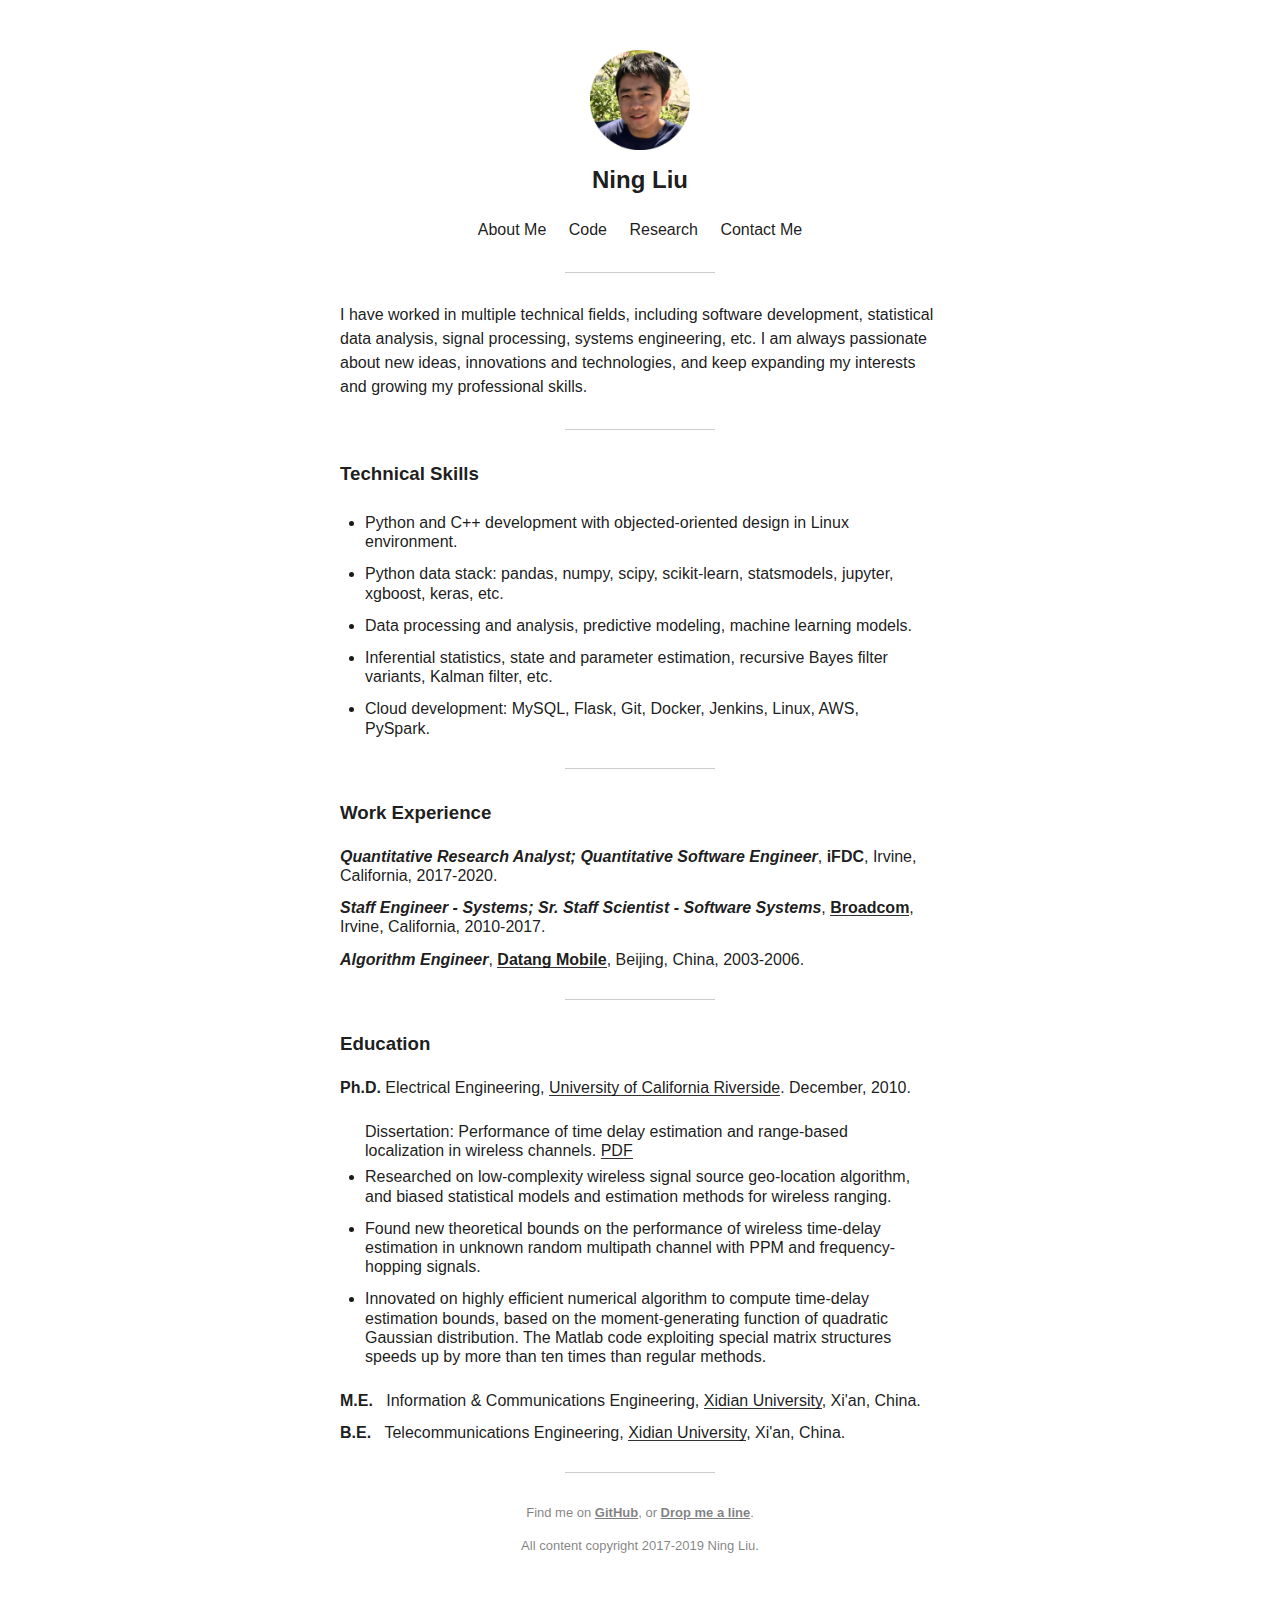
==== commit 48e5a559: "Update aboutme." ====
--- a/aboutme/index.html
+++ b/aboutme/index.html
@@ -33,7 +33,7 @@
       </header>
 
       <section id="aboutme">
-        I have worked in multiple technical fields, including statistical signal processing, systems engineering, software development and data analysis, etc. 
+        I have worked in multiple technical fields, including software development, statistical data analysis, signal processing, systems engineering, etc. 
         I am always passionate about new ideas, innovations and technologies, and keep expanding my interests and growing my professional skills.
       </section>
 
@@ -41,6 +41,7 @@
       <!--   <h2>Download Resume:</h2> <a href="./Ning_Liu_Resume.pdf">Word</a>&nbsp;&nbsp;&nbsp;&nbsp;<a href="./Ning_Liu_Resume.pdf">PDF</a> -->
       <!-- </section> -->
 
+<!--
       <section id="interest">
           <h3>Areas of Interest</h3>
           <ul style="list-style-type: disc; margin: 25px">
@@ -50,19 +51,16 @@
             <li>Software development</li>
           </ul>
       </section>
-
+-->      
 
       <section id="devskills">
         <h3>Technical Skills</h3>
         <ul style="list-style-type: disc; margin: 25px">
-          <li>Experienced in systems design, algorithm research and software development.</li>
-          <li>Research and work expereince in sensor ranging, localization, navigation, GPS receiver, cellular baseband and RF systems.</li>
-          <li>Well versed in statistical signal processing, state estimation, recursive Bayes filter variants, Kalman filter, etc.</li>
-          <li>Proficient in Python and C++ development with objected-oriented design in Linux environment.</li>
-          <li>Proficient in system and algorithm simulation, optimization, numerical computing and software/firmware implementation with Python, C++, C and Matlab.</li>
-          <li>Project experience in data analysis and predictive modeling with Python data stack: pandas, numpy, scipy, scikit-learn, xgboost, statsmodels, jupyter, etc.</li>
-          <li>MySQL, Flask, Matlab, R, Git, Docker, Jenkins, Linux.</li>
-          <li>Hardware bring-up and tuning. Lab instruments and automation.</li>
+          <li>Python and C++ development with objected-oriented design in Linux environment.</li>
+          <li>Python data stack: pandas, numpy, scipy, scikit-learn, statsmodels, jupyter, xgboost, keras, etc.</li>
+          <li>Data processing and analysis, predictive modeling, machine learning models.</li>
+          <li>Inferential statistics, state and parameter estimation, recursive Bayes filter variants, Kalman filter, etc.</li>
+          <li>Cloud development: MySQL, Flask, Git, Docker, Jenkins, Linux, AWS, PySpark.</li>
         </ul>
       </section>
 
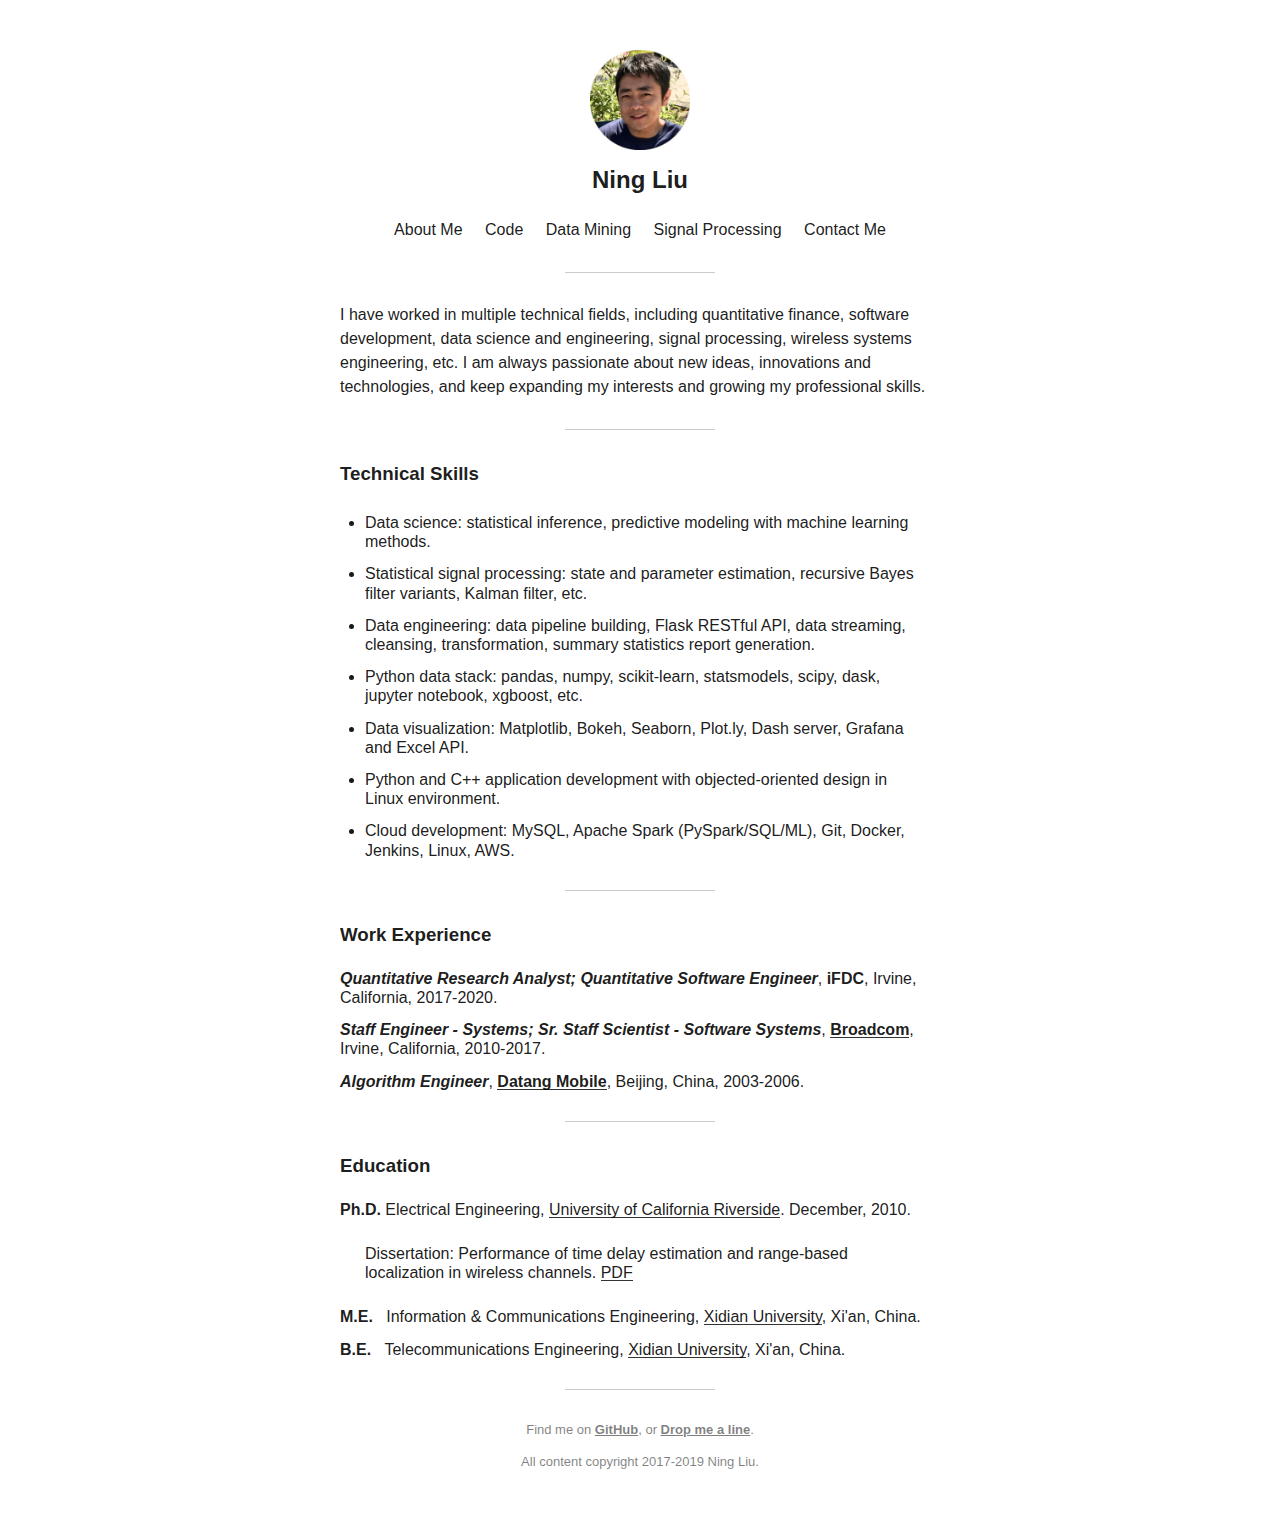
==== commit 81bdad1b: "Refractor site. Add data mining section." ====
--- a/aboutme/index.html
+++ b/aboutme/index.html
@@ -27,13 +27,14 @@
         <ul>
           <li><a href="./index.html">About Me</a></li>
           <li><a href="../code/index.html">Code</a></li>
-          <li><a href="../research/index.html">Research</a></li>
+          <li><a href="../datamining/index.html">Data Mining</a></li>
+          <li><a href="../signalprocessing/index.html">Signal Processing</a></li>
           <li><a href="../index.html">Contact Me</a></li>
         </ul>
       </header>
 
       <section id="aboutme">
-        I have worked in multiple technical fields, including software development, statistical data analysis, signal processing, systems engineering, etc. 
+        I have worked in multiple technical fields, including quantitative finance, software development, data science and engineering, signal processing, wireless systems engineering, etc. 
         I am always passionate about new ideas, innovations and technologies, and keep expanding my interests and growing my professional skills.
       </section>
 
@@ -56,11 +57,13 @@
       <section id="devskills">
         <h3>Technical Skills</h3>
         <ul style="list-style-type: disc; margin: 25px">
-          <li>Python and C++ development with objected-oriented design in Linux environment.</li>
-          <li>Python data stack: pandas, numpy, scipy, scikit-learn, statsmodels, jupyter, xgboost, keras, etc.</li>
-          <li>Data processing and analysis, predictive modeling, machine learning models.</li>
-          <li>Inferential statistics, state and parameter estimation, recursive Bayes filter variants, Kalman filter, etc.</li>
-          <li>Cloud development: MySQL, Flask, Git, Docker, Jenkins, Linux, AWS, PySpark.</li>
+          <li>Data science: statistical inference, predictive modeling with machine learning methods.</li>
+          <li>Statistical signal processing: state and parameter estimation, recursive Bayes filter variants, Kalman filter, etc.</li>
+          <li>Data engineering: data pipeline building, Flask RESTful API, data streaming, cleansing, transformation, summary statistics report generation.</li>
+          <li>Python data stack: pandas, numpy, scikit-learn, statsmodels, scipy, dask, jupyter notebook, xgboost, etc.</li>
+          <li>Data visualization: Matplotlib, Bokeh, Seaborn, Plot.ly, Dash server, Grafana and Excel API.</li>
+          <li>Python and C++ application development with objected-oriented design in Linux environment.</li>
+          <li>Cloud development: MySQL, Apache Spark (PySpark/SQL/ML), Git, Docker, Jenkins, Linux, AWS.</li>
         </ul>
       </section>
 
@@ -104,9 +107,11 @@
           <li><strong>Ph.D.</strong> Electrical Engineering, <a href="http://www.ucr.edu/" target="_blank">University of California Riverside</a>. December, 2010.
           <ul style="list-style-type: disc; margin: 25px">
             Dissertation: Performance of time delay estimation and range-based localization in wireless channels. <a href="../research/thesis.pdf" target="_blank">PDF</a>
+            <!--
             <li>Researched on low-complexity wireless signal source geo-location algorithm, and biased statistical models and estimation methods for wireless ranging.</li>
             <li>Found new theoretical bounds on the performance of wireless time-delay estimation in unknown random multipath channel with PPM and frequency-hopping signals.</li>
-            <li>Innovated on highly efficient numerical algorithm to compute time-delay estimation bounds, based on the moment-generating function of quadratic Gaussian distribution. The Matlab code exploiting special matrix structures speeds up by more than ten times than regular methods.</li>
+            <li>Innovated on highly efficient numerical algorithm to compute time-delay estimation bounds, based on the moment-generating function of quadratic Gaussian distribution. The Matlab code exploiting special matrix structures speeds up by more than ten times than regular methods.</li> --
+            -->
           </ul>
           </li>
           <li><strong>M.E.</strong> &nbsp;&nbsp;Information & Communications Engineering, <a href="http://en.xidian.edu.cn" target="_blank">Xidian University</a>, Xi'an, China.</li>
